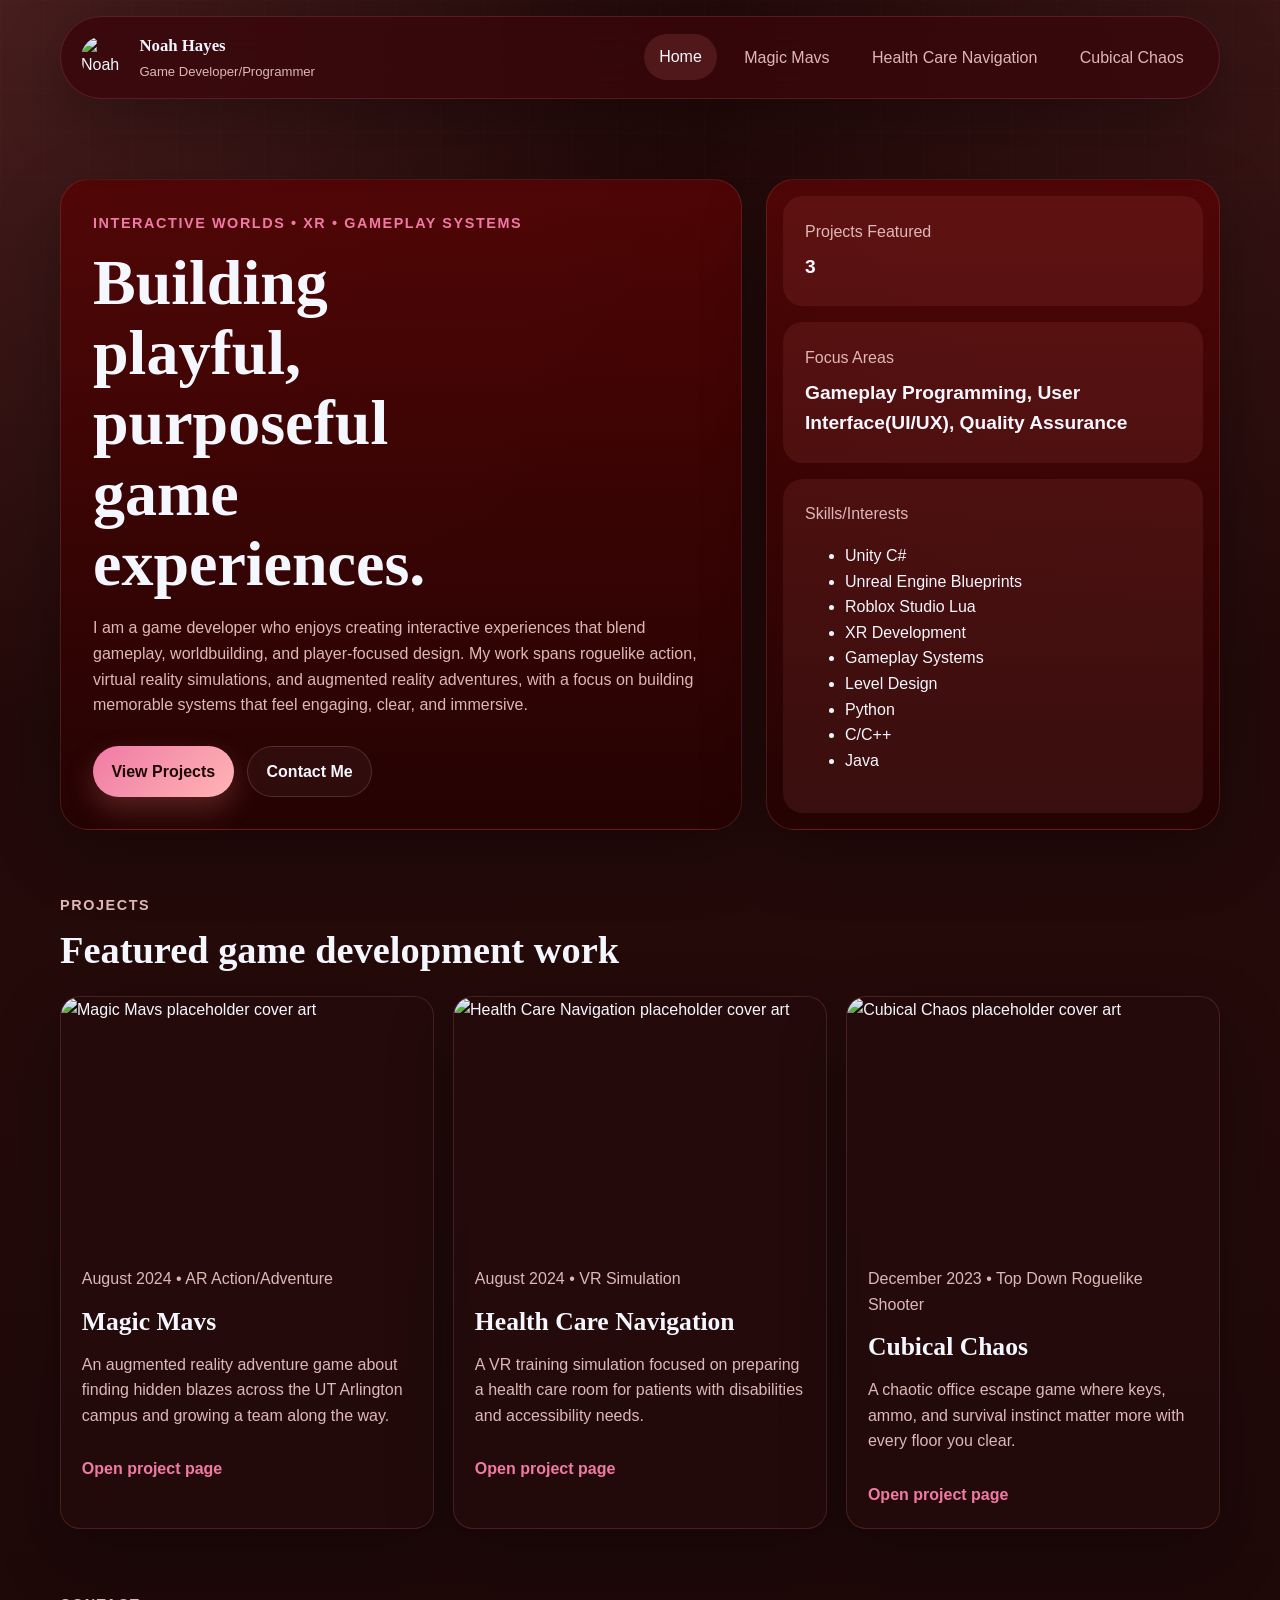
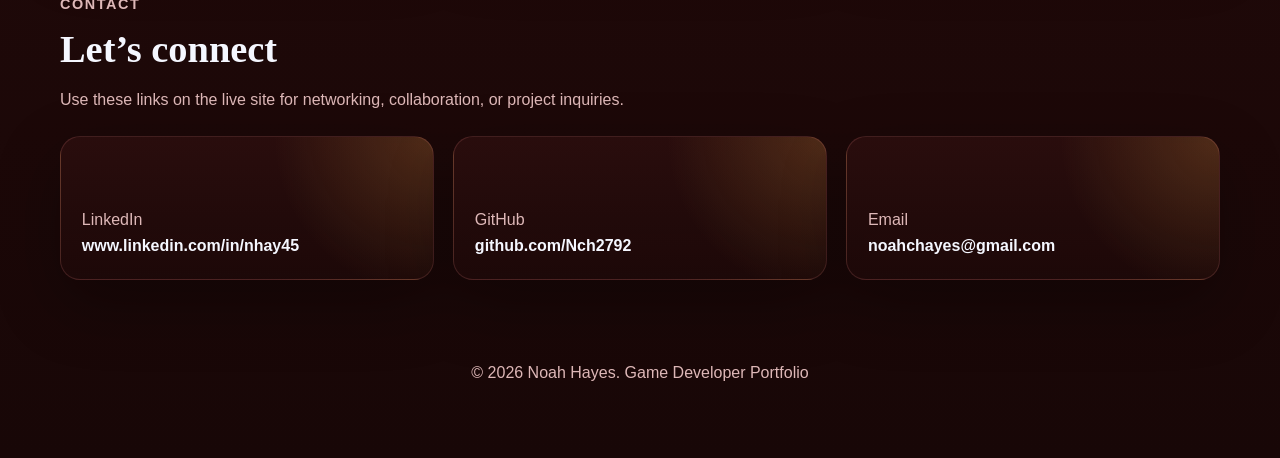
==== index.html @ aab17011 "Initial website files" ====
<!DOCTYPE html>
<html lang="en">
<head>
  <meta charset="UTF-8">
  <meta name="viewport" content="width=device-width, initial-scale=1.0">
  <title>Noah Hayes | Game Development Portfolio</title>
  <meta
    name="description"
    content="Portfolio website template for Noah Hayes featuring game development projects, media placeholders, and contact information."
  >
  <link rel="stylesheet" href="styles.css">
  <script src="script.js" defer></script>
</head>
<body data-page="home">
  <div class="site-shell">
    <header class="site-header">
      <a class="brand" href="index.html">
        <!-- <span class="brand-mark">NH</span> -->
        <img src="images/player.png" alt="Noah Hayes" class="profile-pic">
        <span class="brand-text">
          <strong>Noah Hayes</strong>
          <span>Game Developer/Programmer</span>
        </span>
      </a>

      <button class="menu-toggle" type="button" aria-expanded="false" aria-controls="site-nav">
        Menu
      </button>

      <nav class="site-nav" id="site-nav" aria-label="Primary">
        <a href="index.html">Home</a>
        <a href="magic-mavs.html">Magic Mavs</a>
        <a href="health-care-navigation.html">Health Care Navigation</a>
        <a href="cubical-chaos.html">Cubical Chaos</a>
      </nav>
    </header>

    <main>
      <section class="hero hero-home">
        <div class="hero-copy reveal">
          <p class="eyebrow">Interactive Worlds • XR • Gameplay Systems</p>
          <h1>Building playful, purposeful game experiences.</h1>
          <p class="hero-text">
            <!-- Edit this paragraph anytime to update your bio on the homepage. -->
            I am a game developer who enjoys creating interactive experiences that blend gameplay,
            worldbuilding, and player-focused design. My work spans roguelike action, virtual
            reality simulations, and augmented reality adventures, with a focus on building
            memorable systems that feel engaging, clear, and immersive.
          </p>

          <div class="hero-actions">
            <a class="button button-primary" href="#projects">View Projects</a>
            <a class="button button-secondary" href="#contact">Contact Me</a>
          </div>
        </div>

        <div class="hero-panel reveal">
          <div class="hero-stat-card">
            <span>Projects Featured</span>
            <strong>3</strong>
          </div>
          <div class="hero-stat-card">
            <span>Focus Areas</span>
            <strong>Gameplay Programming, User Interface(UI/UX), Quality Assurance</strong>
          </div>
          <div class="hero-stat-card">
            <span>Skills/Interests</span>
            <!--<strong>New screenshots and videos</strong>-->
            <ul>
              <li>Unity C#</li>
              <li>Unreal Engine Blueprints</li>
              <li>Roblox Studio Lua</li>
              <li>XR Development</li>
              <li>Gameplay Systems</li>
              <li>Level Design</li>
              <li>Python</li>
              <li>C/C++</li>
              <li>Java</li>
            </ul>
          </div>
        </div>
      </section>

      <section class="section" id="projects">
        <div class="section-heading reveal">
          <p class="eyebrow">Projects</p>
          <h2>Featured game development work</h2>
          <!-- <p>
            Each project page already includes placeholder media, overview text, and a structure
            you can expand anytime.
          </p> -->
        </div>

        <div class="project-grid">
          <article class="project-card reveal">
            <a href="magic-mavs.html">
              <img
                src="images/magicmavs.png"
                alt="Magic Mavs placeholder cover art"
                class="project-thumb"
              >
            </a>
            <div class="project-card-body">
              <p class="project-meta">August 2024 • AR Action/Adventure</p>
              <h3>Magic Mavs</h3>
              <p>
                An augmented reality adventure game about finding hidden blazes across the UT Arlington campus and
                growing a team along the way.
              </p>
              <a class="text-link" href="magic-mavs.html">Open project page</a>
            </div>
          </article>

          <article class="project-card reveal">
            <a href="health-care-navigation.html">
              <img
                src="images/healthcarenavigation.png"
                alt="Health Care Navigation placeholder cover art"
                class="project-thumb"
              >
            </a>
            <div class="project-card-body">
              <p class="project-meta">August 2024 • VR Simulation</p>
              <h3>Health Care Navigation</h3>
              <p>
                A VR training simulation focused on preparing a health care room for patients with
                disabilities and accessibility needs.
              </p>
              <a class="text-link" href="health-care-navigation.html">Open project page</a>
            </div>
          </article>

          <article class="project-card reveal">
            <a href="cubical-chaos.html">
              <img
                src="images/cubicalchaos.png"
                alt="Cubical Chaos placeholder cover art"
                class="project-thumb"
              >
            </a>
            <div class="project-card-body">
              <p class="project-meta">December 2023 • Top Down Roguelike Shooter</p>
              <h3>Cubical Chaos</h3>
              <p>
                A chaotic office escape game where keys, ammo, and survival instinct matter more
                with every floor you clear.
              </p>
              <a class="text-link" href="cubical-chaos.html">Open project page</a>
            </div>
          </article>
        </div>
      </section>

      <section class="section section-contact" id="contact">
        <div class="section-heading reveal">
          <p class="eyebrow">Contact</p>
          <h2>Let’s connect</h2>
          <p>Use these links on the live site for networking, collaboration, or project inquiries.</p>
        </div>

        <div class="contact-grid">
          <a class="contact-card reveal" href="https://www.linkedin.com/in/nhay45" target="_blank" rel="noreferrer">
            <span class="contact-label">LinkedIn</span>
            <strong>www.linkedin.com/in/nhay45</strong>
          </a>
          <a class="contact-card reveal" href="https://github.com/Nch2792" target="_blank" rel="noreferrer">
            <span class="contact-label">GitHub</span>
            <strong>github.com/Nch2792</strong>
          </a>
          <a class="contact-card reveal" href="mailto:noahchayes@gmail.com">
            <span class="contact-label">Email</span>
            <strong>noahchayes@gmail.com</strong>
          </a>
        </div>
      </section>
    </main>

    <footer class="site-footer">
      <p>© <span id="current-year"></span> Noah Hayes. Game Developer Portfolio</p>
    </footer>
  </div>
</body>
</html>
---- styles.css ----
/* :root {
  --bg: #09111d;
  --bg-soft: #101b2f;
  --surface: rgba(12, 21, 37, 0.82);
  --surface-strong: rgba(15, 27, 46, 0.94);
  --surface-border: rgba(143, 185, 255, 0.16);
  --text: #f5f7ff;
  --muted: #b8c2de;
  --accent: #7af0c8;
  --accent-strong: #ffb84d;
  --accent-secondary: #84a8ff;
  --shadow: 0 24px 65px rgba(0, 0, 0, 0.3);
  --radius-xl: 28px;
  --radius-lg: 20px;
  --radius-md: 14px;
  --content-width: 1160px;
} */

:root {
  --bg: #1d0909;
  --bg-soft: #2f1010;
  --surface: rgba(37, 12, 12, 0.82);
  --surface-strong: rgba(46, 15, 15, 0.94);
  --surface-border: rgba(255, 143, 143, 0.16);
  --text: #f5f7ff;
  --muted: #deb8b8;
  --accent: #f07aa5;
  --accent-strong: #ffb84d;
  --accent-secondary: #ff8484;
  --shadow: 0 24px 65px rgba(0, 0, 0, 0.3);
  --radius-xl: 28px;
  --radius-lg: 20px;
  --radius-md: 14px;
  --content-width: 1160px;
}

* {
  box-sizing: border-box;
}

html {
  scroll-behavior: smooth;
}

body {
  margin: 0;
  min-height: 100vh;
  font-family: "Trebuchet MS", "Segoe UI", sans-serif;
  color: var(--text);
  background:
    radial-gradient(circle at top left, rgba(255, 132, 132, 0.18), transparent 30%),
    radial-gradient(circle at top right, rgba(240, 122, 122, 0.12), transparent 28%),
    linear-gradient(180deg, #1f0707 0%, #250a0a 50%, #180707 100%);
  line-height: 1.6;
}

body::before {
  content: "";
  position: fixed;
  inset: 0;
  pointer-events: none;
  background-image:
    linear-gradient(rgba(255, 255, 255, 0.025) 1px, transparent 1px),
    linear-gradient(90deg, rgba(255, 255, 255, 0.025) 1px, transparent 1px);
  background-size: 44px 44px;
  mask-image: linear-gradient(180deg, rgba(0, 0, 0, 0.55), transparent 85%);
}

a {
  color: inherit;
  text-decoration: none;
}

img {
  display: block;
  max-width: 100%;
}

.site-shell {
  width: min(calc(100% - 2rem), var(--content-width));
  margin: 0 auto;
  padding-bottom: 2.5rem;
}

.site-header {
  position: sticky;
  top: 0.75rem;
  z-index: 10;
  display: flex;
  align-items: center;
  justify-content: space-between;
  gap: 1rem;
  margin-top: 1rem;
  padding: 1rem 1.25rem;
  border: 1px solid var(--surface-border);
  border-radius: 999px;
  background: rgba(57, 7, 12, 0.82);
  backdrop-filter: blur(18px);
  box-shadow: var(--shadow);
}

.brand {
  display: inline-flex;
  align-items: center;
  gap: 0.9rem;
}

.brand-mark {
  display: grid;
  place-items: center;
  width: 2.75rem;
  height: 2.75rem;
  border-radius: 50%;
  background: linear-gradient(135deg, var(--accent-secondary), var(--accent));
  color: #1f0707;
  font-weight: 800;
  letter-spacing: 0.05em;
}

.profile-pic {
  width: 2.75rem;
  height: 2.75rem;
  border-radius: 50%;
  position: relative;
  object-fit: cover;
  object-position: 10% 10%;
}

.brand-text {
  display: grid;
  gap: 0.1rem;
}

.brand-text strong {
  font-family: Georgia, "Times New Roman", serif;
  font-size: 1.05rem;
}

.brand-text span {
  font-size: 0.82rem;
  color: var(--muted);
}

.site-nav {
  display: flex;
  align-items: center;
  gap: 0.75rem;
}

.site-nav a {
  padding: 0.65rem 0.95rem;
  color: var(--muted);
  border-radius: 999px;
  transition: background-color 180ms ease, color 180ms ease, transform 180ms ease;
}

.site-nav a:hover,
.site-nav a.is-active {
  color: var(--text);
  background: rgba(255, 132, 132, 0.14);
  transform: translateY(-1px);
}

.menu-toggle {
  display: none;
  border: 0;
  border-radius: 999px;
  padding: 0.75rem 1rem;
  color: var(--text);
  background: rgba(255, 132, 132, 0.14);
  font: inherit;
}

.hero,
.project-hero {
  display: grid;
  grid-template-columns: minmax(0, 1.2fr) minmax(280px, 0.8fr);
  gap: 1.5rem;
  align-items: stretch;
  padding: 5rem 0 2rem;
}

.hero-copy,
.hero-panel,
.project-hero-copy,
.project-hero-image {
  border: 1px solid var(--surface-border);
  border-radius: var(--radius-xl);
  background: linear-gradient(180deg, rgba(43, 14, 14, 0.9), rgba(29, 9, 9, 0.88));
  box-shadow: var(--shadow);
  object-position: 94% 10%;
}

.hero-copy,
.hero-panel,
.project-hero-copy,
.project-hero-image-magic-mavs {
  border: 1px solid var(--surface-border);
  border-radius: var(--radius-xl);
  background: linear-gradient(180deg, rgba(43, 14, 14, 0.9), rgba(29, 9, 9, 0.88));
  box-shadow: var(--shadow);
  object-position: 90% 10%;
}

.hero-copy,
.hero-panel,
.project-hero-copy,
.project-hero-image-magic-mavs {
  border: 1px solid var(--surface-border);
  border-radius: var(--radius-xl);
  background: linear-gradient(180deg, rgba(43, 14, 14, 0.9), rgba(29, 9, 9, 0.88));
  box-shadow: var(--shadow);
  object-position: 90% 10%;
}

.hero-copy,
.hero-panel,
.project-hero-copy,
.project-hero-image-health-care {
  border: 1px solid var(--surface-border);
  border-radius: var(--radius-xl);
  background: linear-gradient(180deg, rgba(84, 5, 5, 0.9), rgba(37, 2, 2, 0.88));
  box-shadow: var(--shadow);
  object-position: 50% 10%;
}

.hero-copy,
.project-hero-copy {
  padding: 2rem;
}

.hero-panel {
  display: grid;
  gap: 1rem;
  padding: 1rem;
}

/* .hero-panel .hero-stat-card:nth-child(2) {
  transform: translateX(1.2rem);
}

.hero-panel .hero-stat-card:nth-child(3) {
  transform: translateX(2.4rem);
} */

.hero-stat-card {
  padding: 1.4rem;
  border-radius: var(--radius-lg);
  background: rgba(255, 132, 132, 0.09);
}

.hero-stat-card span,
.project-meta,
.contact-label,
.project-details span {
  color: var(--muted);
}

.hero-stat-card strong {
  display: block;
  margin-top: 0.45rem;
  font-size: 1.2rem;
}

.eyebrow {
  margin: 0 0 0.75rem;
  color: var(--accent);
  font-size: 0.9rem;
  font-weight: 700;
  letter-spacing: 0.11em;
  text-transform: uppercase;
}

h1,
h2,
h3 {
  margin: 0;
  font-family: Georgia, "Times New Roman", serif;
  line-height: 1.1;
}

h1 {
  font-size: clamp(2.7rem, 5vw, 4.7rem);
  max-width: 11ch;
}

h2 {
  font-size: clamp(2rem, 3vw, 3rem);
}

h3 {
  font-size: 1.6rem;
}

.hero-text,
.project-description,
.section-heading p,
.project-card-body p {
  max-width: 68ch;
  color: var(--muted);
}

.hero-actions {
  display: flex;
  flex-wrap: wrap;
  gap: 0.85rem;
  margin-top: 1.75rem;
}

.button {
  display: inline-flex;
  align-items: center;
  justify-content: center;
  min-height: 3rem;
  padding: 0.75rem 1.15rem;
  border-radius: 999px;
  font-weight: 700;
  transition: transform 180ms ease, box-shadow 180ms ease, background-color 180ms ease;
}

.button:hover {
  transform: translateY(-2px);
}

.button-primary {
  color: #1f0707;
  background: linear-gradient(135deg, var(--accent), #ffb5b5);
  box-shadow: 0 12px 28px rgba(240, 122, 122, 0.26);
}

.button-secondary {
  border: 1px solid rgba(255, 255, 255, 0.14);
  background: rgba(255, 255, 255, 0.04);
}

.section {
  padding: 2rem 0;
}

.section-heading {
  margin-bottom: 1.5rem;
}

.project-grid,
.contact-grid,
.media-grid {
  display: grid;
  gap: 1.2rem;
}

.project-grid {
  grid-template-columns: repeat(3, minmax(0, 1fr));
}

.contact-grid {
  grid-template-columns: repeat(3, minmax(0, 1fr));
}

.media-grid-images {
  grid-template-columns: repeat(2, minmax(0, 1fr));
}

.project-card,
.contact-card,
.media-card {
  overflow: hidden;
  border: 1px solid var(--surface-border);
  border-radius: var(--radius-lg);
  background: var(--surface);
  box-shadow: var(--shadow);
}

.project-thumb {
  aspect-ratio: 16 / 10;
  width: 100%;
  object-fit: cover;
}

.project-card-body,
.contact-card {
  padding: 1.3rem;
}

.contact-card {
  min-height: 9rem;
  display: grid;
  align-content: end;
  background:
    radial-gradient(circle at top right, rgba(255, 184, 77, 0.18), transparent 40%),
    linear-gradient(180deg, rgba(43, 14, 14, 0.92), rgba(29, 9, 9, 0.88));
}

.text-link {
  display: inline-flex;
  margin-top: 0.75rem;
  color: var(--accent);
  font-weight: 700;
}

.project-page {
  padding-top: 3.5rem;
}

.project-details {
  display: flex;
  flex-wrap: wrap;
  gap: 0.85rem 1.4rem;
  margin: 1.25rem 0;
}

.project-hero-image,
.project-hero-image-magic-mavs {
  aspect-ratio: 4 / 5;
  width: 100%;
  object-fit: cover;
}

.project-hero-image,
.project-hero-image-health-care {
  aspect-ratio: 4 / 5;
  width: 100%;
  object-fit: cover;
}

.media-card img,
.video-placeholder-object {
  width: 100%;
  aspect-ratio: 16 / 9;
  border: 0;
  object-fit: cover;
}

.media-card figcaption {
  padding: 0.9rem 1rem 1rem;
  color: var(--muted);
}

.media-card-video {
  padding: 0.65rem;
  background: rgba(24, 7, 7, 0.92);
}

.site-footer {
  padding: 2rem 0 1rem;
  color: var(--muted);
  text-align: center;
}

.reveal {
  opacity: 0;
  transform: translateY(18px);
  transition: opacity 500ms ease, transform 500ms ease;
}

.reveal.is-visible {
  opacity: 1;
  transform: translateY(0);
}

@media (max-width: 980px) {
  .hero,
  .project-hero,
  .project-grid,
  .contact-grid {
    grid-template-columns: 1fr;
  }

  .hero-panel .hero-stat-card:nth-child(2),
  .hero-panel .hero-stat-card:nth-child(3) {
    transform: none;
  }

  .site-header {
    flex-wrap: wrap;
    border-radius: 26px;
  }

  .menu-toggle {
    display: inline-flex;
  }

  .site-nav {
    display: none;
    width: 100%;
    flex-direction: column;
    align-items: stretch;
    padding-top: 0.35rem;
  }

  .site-nav.is-open {
    display: flex;
  }

  .site-nav a {
    text-align: center;
  }
}

@media (max-width: 720px) {
  .site-shell {
    width: min(calc(100% - 1rem), var(--content-width));
  }

  .hero,
  .project-hero {
    padding-top: 4.25rem;
  }

  .hero-copy,
  .project-hero-copy {
    padding: 1.35rem;
  }

  .media-grid-images {
    grid-template-columns: 1fr;
  }
}
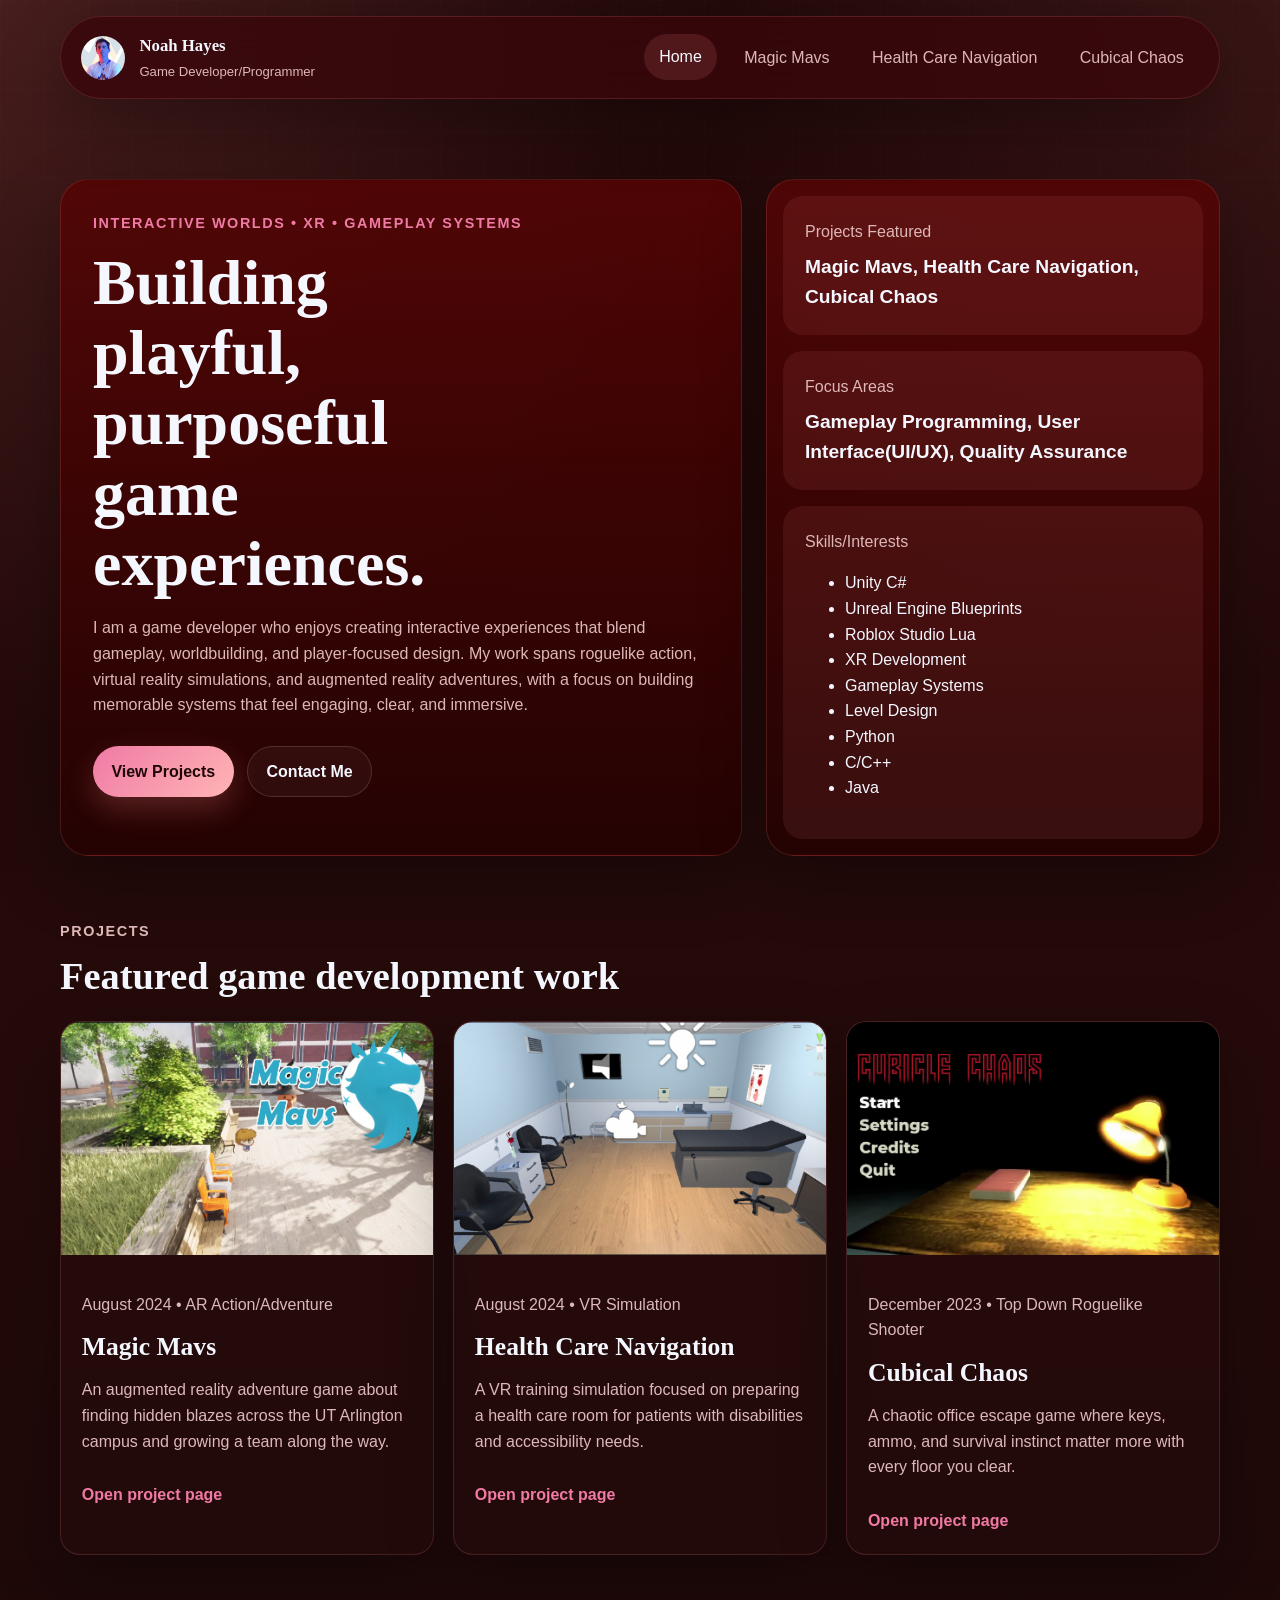
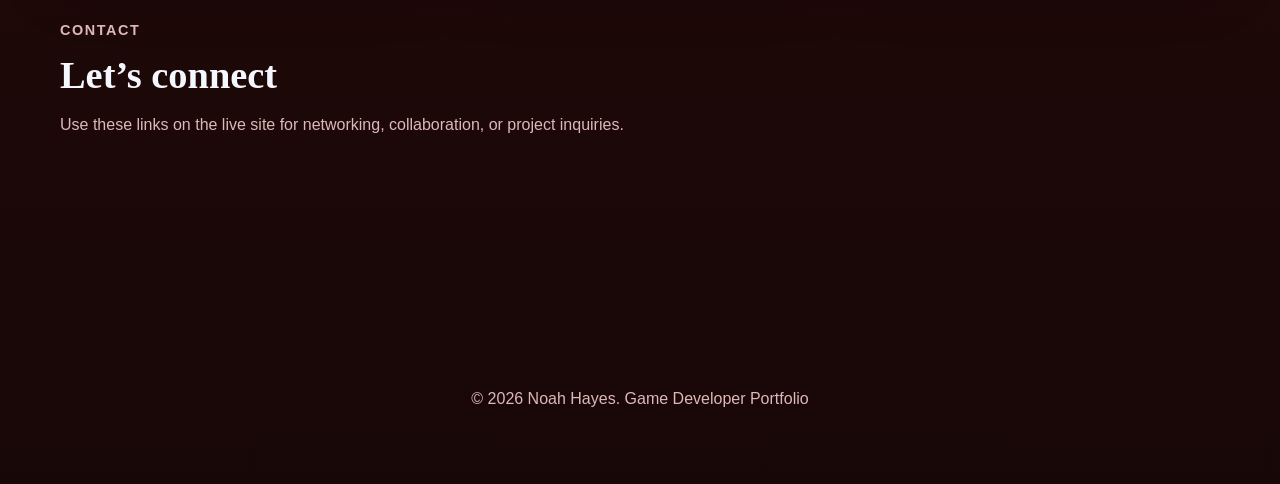
==== commit dfa955a0: "Update index.html" ====
--- a/index.html
+++ b/index.html
@@ -57,7 +57,7 @@
         <div class="hero-panel reveal">
           <div class="hero-stat-card">
             <span>Projects Featured</span>
-            <strong>3</strong>
+            <strong>Magic Mavs, Health Care Navigation, Cubical Chaos</strong>
           </div>
           <div class="hero-stat-card">
             <span>Focus Areas</span>
--- a/styles.css
+++ b/styles.css
@@ -73,6 +73,7 @@
 
 img {
   display: block;
+  //display: none;
   max-width: 100%;
 }
 
